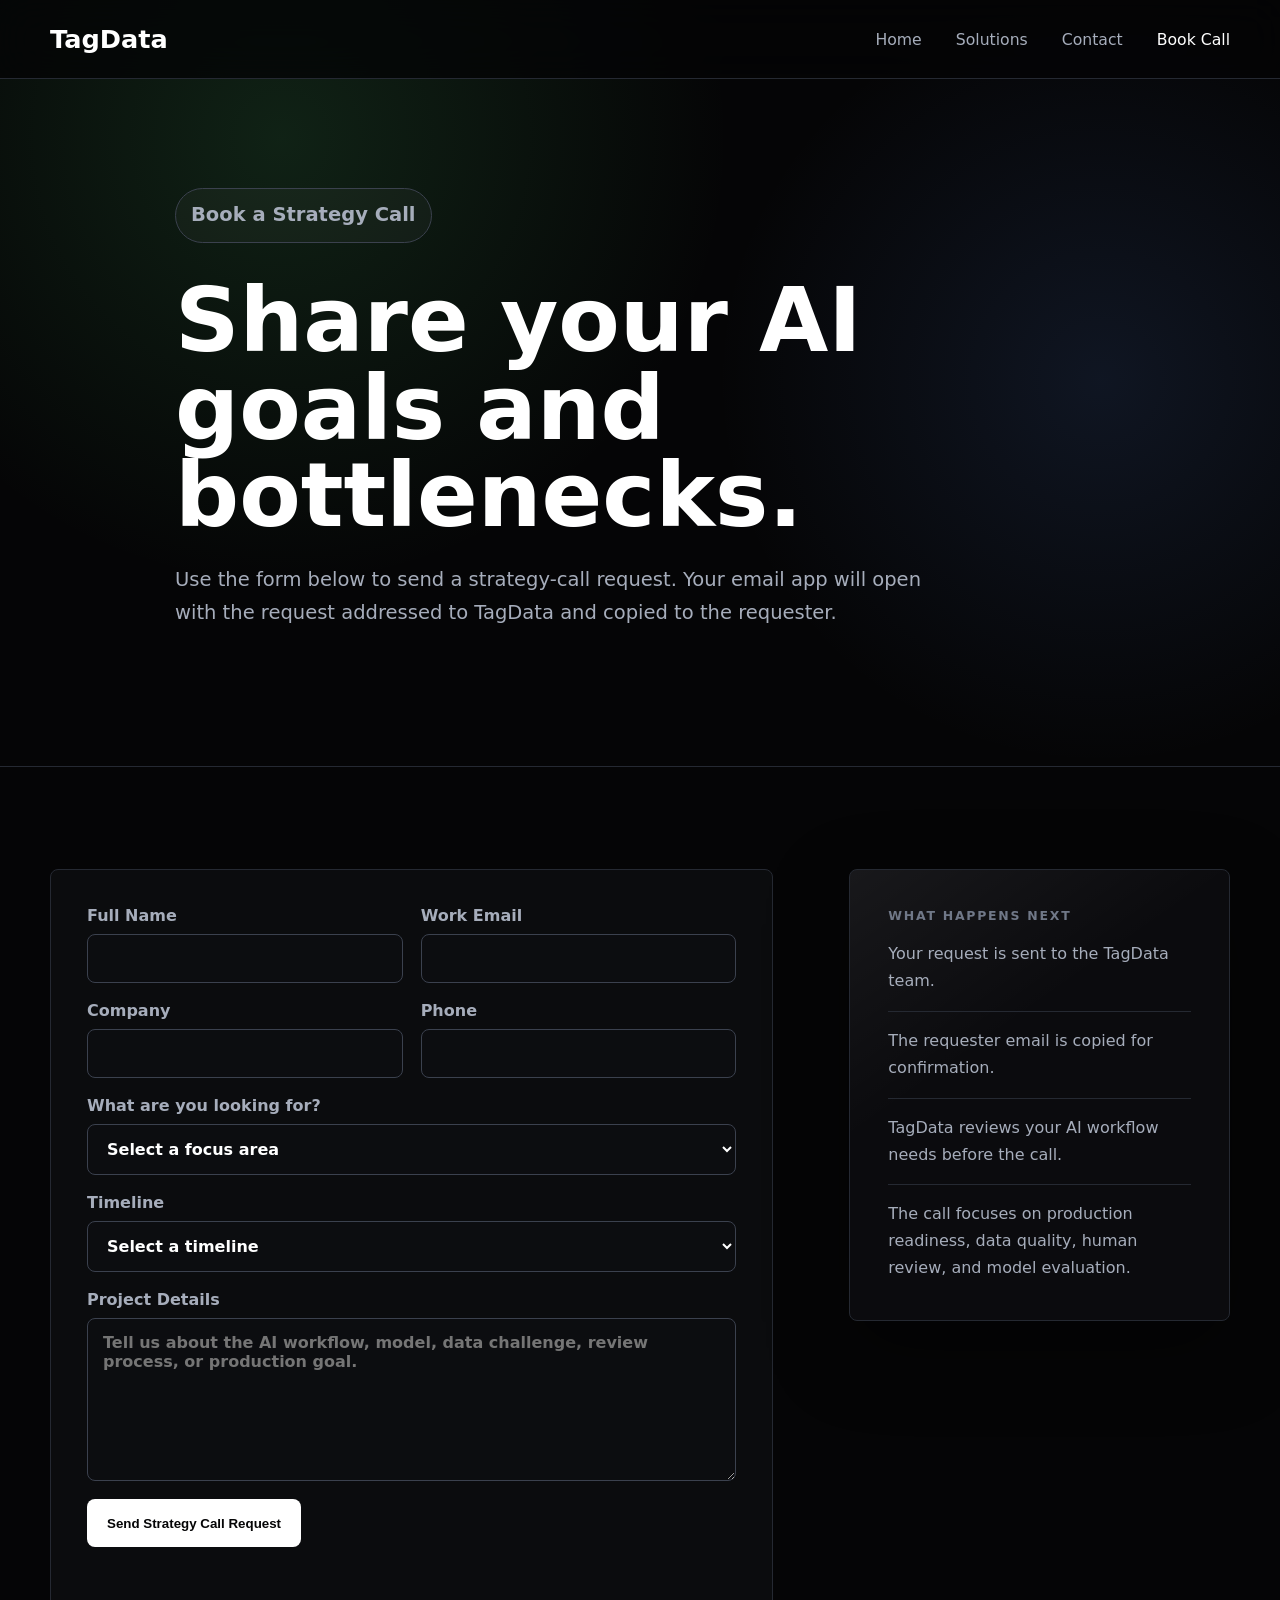
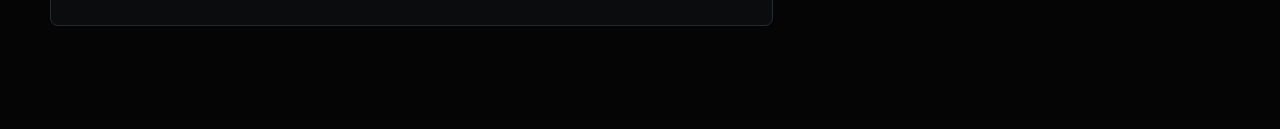
==== book-strategy-call.html @ a4b66fd4 "Import the live TagData marketing site. Copy the four pages, stylesheet, booking script, and portrai" ====
<!doctype html>
<html lang="en">
  <head>
    <meta charset="utf-8" />
    <meta name="viewport" content="width=device-width, initial-scale=1" />
    <title>Book a Strategy Call | TagData</title>
    <meta
      name="description"
      content="Book a TagData strategy call for enterprise AI data operations, human-in-the-loop validation, model evaluation, and AI governance."
    />
    <link rel="stylesheet" href="styles.css" />
    <script src="booking.js" defer></script>
  </head>
  <body>
    <header class="site-header">
      <div class="nav-shell">
        <a class='brand' href='/'>TagData</a>
        <nav class="nav-links" aria-label="Primary navigation">
          <a href='/'>Home</a>
          <a href='/solutions'>Solutions</a>
          <a href='/contact'>Contact</a>
          <a aria-current='page' href='/book-strategy-call'>Book Call</a>
        </nav>
      </div>
    </header>

    <main>
      <section class="page-hero section-border">
        <div class="container">
          <p class="eyebrow pill">Book a Strategy Call</p>
          <h1>Share your AI goals and bottlenecks.</h1>
          <p>
            Use the form below to send a strategy-call request. Your email app will open with the request addressed
            to TagData and copied to the requester.
          </p>
        </div>
      </section>

      <section class="section">
        <div class="container booking-grid">
          <form class="contact-form strategy-form" id="strategyForm">
            <div class="form-row">
              <label>
                Full Name
                <input type="text" name="name" autocomplete="name" required />
              </label>
              <label>
                Work Email
                <input type="email" name="email" autocomplete="email" required />
              </label>
            </div>

            <div class="form-row">
              <label>
                Company
                <input type="text" name="company" autocomplete="organization" required />
              </label>
              <label>
                Phone
                <input type="tel" name="phone" autocomplete="tel" />
              </label>
            </div>

            <label>
              What are you looking for?
              <select name="need" required>
                <option value="">Select a focus area</option>
                <option>AI DataOps and labeling</option>
                <option>Human-in-the-loop AI review</option>
                <option>Multimodal AI workflows</option>
                <option>AI model evaluation</option>
                <option>AI governance and monitoring</option>
                <option>Enterprise AI transformation</option>
              </select>
            </label>

            <label>
              Timeline
              <select name="timeline" required>
                <option value="">Select a timeline</option>
                <option>Immediate</option>
                <option>Next 30 days</option>
                <option>Next quarter</option>
                <option>Exploring options</option>
              </select>
            </label>

            <label>
              Project Details
              <textarea
                name="details"
                rows="7"
                placeholder="Tell us about the AI workflow, model, data challenge, review process, or production goal."
                required
              ></textarea>
            </label>

            <button class="button button-primary" type="submit">Send Strategy Call Request</button>
            <p class="form-status" id="formStatus" role="status" aria-live="polite"></p>
          </form>

          <aside class="contact-panel booking-panel">
            <p class="eyebrow">What Happens Next</p>
            <ul>
              <li>Your request is sent to the TagData team.</li>
              <li>The requester email is copied for confirmation.</li>
              <li>TagData reviews your AI workflow needs before the call.</li>
              <li>The call focuses on production readiness, data quality, human review, and model evaluation.</li>
            </ul>
          </aside>
        </div>
      </section>
    </main>
  </body>
</html>
---- styles.css ----
:root {
  color-scheme: dark;
  --bg: #050506;
  --panel: #0c0d10;
  --panel-2: #111318;
  --line: #252932;
  --line-strong: #3b414e;
  --text: #ffffff;
  --muted: #a6adbb;
  --quiet: #707888;
  --accent: #52d273;
  --accent-soft: rgba(82, 210, 115, 0.15);
  --white-soft: rgba(255, 255, 255, 0.08);
  --max: 1180px;
}

* {
  box-sizing: border-box;
}

html {
  scroll-behavior: smooth;
}

body {
  margin: 0;
  background:
    radial-gradient(circle at 22% 8%, rgba(82, 210, 115, 0.14), transparent 28rem),
    radial-gradient(circle at 86% 22%, rgba(91, 141, 239, 0.12), transparent 24rem),
    var(--bg);
  color: var(--text);
  font-family:
    Inter, ui-sans-serif, system-ui, -apple-system, BlinkMacSystemFont, "Segoe UI",
    sans-serif;
}

a {
  color: inherit;
  text-decoration: none;
}

.site-header {
  position: fixed;
  inset: 0 0 auto;
  z-index: 10;
  border-bottom: 1px solid var(--line);
  background: rgba(5, 5, 6, 0.78);
  backdrop-filter: blur(18px);
}

.nav-shell {
  width: min(100% - 40px, var(--max));
  min-height: 78px;
  margin: 0 auto;
  display: flex;
  align-items: center;
  justify-content: space-between;
  gap: 24px;
}

.brand {
  font-size: clamp(1.35rem, 2vw, 1.7rem);
  font-weight: 800;
  letter-spacing: 0;
}

.nav-links {
  display: flex;
  align-items: center;
  gap: clamp(18px, 3vw, 34px);
  color: var(--muted);
  font-size: 0.98rem;
}

.nav-links a {
  transition: color 160ms ease;
}

.nav-links a:hover,
.nav-links a[aria-current="page"] {
  color: var(--text);
}

.container {
  width: min(100% - 40px, var(--max));
  margin: 0 auto;
}

.section {
  padding: clamp(72px, 8vw, 112px) 0;
}

.section-border {
  border-bottom: 1px solid var(--line);
}

.hero {
  padding: clamp(132px, 14vw, 176px) 0 clamp(76px, 9vw, 112px);
}

.hero-grid {
  display: grid;
  grid-template-columns: minmax(0, 1.02fr) minmax(360px, 0.82fr);
  align-items: center;
  gap: clamp(44px, 8vw, 88px);
}

.eyebrow {
  margin: 0 0 18px;
  color: var(--quiet);
  font-size: 0.78rem;
  font-weight: 700;
  letter-spacing: 0.14em;
  text-transform: uppercase;
}

.pill {
  display: inline-flex;
  width: fit-content;
  align-items: center;
  border: 1px solid var(--line-strong);
  border-radius: 999px;
  padding: 10px 15px;
  background: rgba(255, 255, 255, 0.03);
  color: var(--muted);
  letter-spacing: 0;
  text-transform: none;
  font-size: 0.9rem;
  font-weight: 600;
}

h1,
h2,
h3,
p {
  overflow-wrap: anywhere;
}

h1 {
  max-width: 780px;
  margin: 0 0 24px;
  font-size: clamp(3.15rem, calc(8vw - 0.25rem), 6.55rem);
  line-height: 0.95;
  letter-spacing: 0;
}

.hero-title {
  max-width: none;
  white-space: normal;
  font-size: clamp(2.9rem, 9.6vw, 4.5rem);
  font-weight: 900;
  line-height: 1.05;
}

.hero-title span {
  display: block;
  white-space: nowrap;
}

h1 span,
.muted-title {
  color: #b8c0ce;
}

h2 {
  margin: 0;
  font-size: clamp(2.2rem, 4.8vw, 4.8rem);
  line-height: 1;
  letter-spacing: 0;
}

h3 {
  margin: 0;
  font-size: clamp(1.3rem, 2vw, 1.75rem);
  line-height: 1.18;
}

.lede {
  max-width: 680px;
  margin: 0 0 34px;
  color: var(--muted);
  font-size: clamp(1.05rem, 1.8vw, 1.28rem);
  line-height: 1.68;
}

.button-row {
  display: flex;
  flex-wrap: wrap;
  gap: 14px;
}

.button-row.center {
  justify-content: center;
}

.button {
  display: inline-flex;
  min-height: 48px;
  align-items: center;
  justify-content: center;
  border-radius: 8px;
  padding: 13px 20px;
  font-weight: 800;
  transition:
    transform 160ms ease,
    border-color 160ms ease,
    background 160ms ease;
}

.button:hover {
  transform: translateY(-1px);
}

.button-primary {
  background: #fff;
  color: #050506;
}

.button-secondary {
  border: 1px solid var(--line-strong);
  background: rgba(255, 255, 255, 0.03);
}

.button-secondary:hover {
  border-color: #656d7b;
  background: rgba(255, 255, 255, 0.08);
}

.metrics {
  display: flex;
  flex-wrap: wrap;
  gap: 28px 38px;
  margin-top: 42px;
  color: var(--quiet);
  font-size: 0.9rem;
}

.metrics div {
  display: grid;
  gap: 6px;
  max-width: 190px;
}

.metrics strong {
  color: var(--text);
  font-size: 1.45rem;
}

.pipeline-panel,
.challenge-panel,
.contact-panel,
.founder-card {
  border: 1px solid var(--line);
  border-radius: 8px;
  background:
    linear-gradient(145deg, rgba(255, 255, 255, 0.055), transparent 38%),
    rgba(12, 13, 16, 0.92);
  box-shadow: 0 28px 80px rgba(0, 0, 0, 0.42);
}

.pipeline-panel {
  padding: clamp(24px, 4vw, 34px);
}

.panel-heading {
  display: flex;
  align-items: center;
  justify-content: space-between;
  gap: 18px;
  margin-bottom: 28px;
}

.panel-heading span,
.positioning span {
  display: block;
  color: var(--quiet);
  font-size: 0.9rem;
  margin-bottom: 8px;
}

.panel-heading h2 {
  font-size: 1.45rem;
  line-height: 1.2;
}

.status {
  margin: 0;
  border-radius: 999px;
  background: var(--accent-soft);
  color: var(--accent);
  padding: 7px 12px;
  font-size: 0.86rem;
  font-weight: 800;
}

.workflow-list {
  display: grid;
  gap: 14px;
  margin: 0;
  padding: 0;
  list-style: none;
}

.workflow-list li {
  display: flex;
  min-height: 58px;
  align-items: center;
  justify-content: space-between;
  gap: 18px;
  border: 1px solid var(--line);
  border-radius: 8px;
  background: var(--panel-2);
  padding: 16px 18px;
}

.workflow-list i {
  flex: 0 0 auto;
  width: 12px;
  height: 12px;
  border-radius: 999px;
  background: var(--accent);
  box-shadow: 0 0 26px rgba(82, 210, 115, 0.8);
}

.positioning {
  margin-top: 26px;
  border: 1px solid var(--line-strong);
  border-radius: 8px;
  background: linear-gradient(135deg, #111318, #1b202a);
  padding: 20px;
}

.positioning strong {
  font-size: 1.15rem;
  line-height: 1.35;
}

.section-intro {
  max-width: 760px;
  margin-bottom: clamp(42px, 6vw, 66px);
}

.section-intro p:not(.eyebrow),
.split-heading p,
.feature-stack p,
.service-card p,
.solution-grid p,
.industry-detail-grid p,
.final-cta p,
.page-hero p,
.contact-panel li,
.founder-card p:not(.eyebrow) {
  color: var(--muted);
  line-height: 1.68;
}

.section-intro h2 {
  margin-bottom: 22px;
}

.card-grid,
.solution-grid,
.industry-detail-grid {
  display: grid;
  grid-template-columns: repeat(3, minmax(0, 1fr));
  gap: 22px;
}

.service-card,
.solution-grid article,
.industry-detail-grid article {
  min-height: 250px;
  border: 1px solid var(--line);
  border-radius: 8px;
  background: rgba(12, 13, 16, 0.86);
  padding: clamp(24px, 3vw, 34px);
  transition:
    border-color 160ms ease,
    transform 160ms ease;
}

.service-card:hover,
.solution-grid article:hover,
.industry-detail-grid article:hover {
  border-color: #586172;
  transform: translateY(-2px);
}

.service-card span,
.solution-grid span {
  display: block;
  margin-bottom: 18px;
  color: var(--quiet);
  font-size: 0.92rem;
  font-weight: 800;
}

.service-card h3,
.solution-grid h2 {
  margin-bottom: 16px;
  font-size: clamp(1.35rem, 2vw, 1.65rem);
  line-height: 1.2;
}

.muted-band {
  background: rgba(17, 19, 24, 0.58);
  border-top: 1px solid var(--line);
}

.split-heading {
  display: grid;
  grid-template-columns: minmax(0, 1fr) minmax(280px, 0.55fr);
  align-items: end;
  gap: clamp(34px, 7vw, 90px);
  margin-bottom: 48px;
}

.split-heading h2 {
  max-width: 760px;
  font-size: clamp(2rem, 3.8vw, 3.1rem);
  line-height: 1.08;
}

.industry-grid {
  display: grid;
  grid-template-columns: repeat(6, minmax(0, 1fr));
  gap: 12px;
}

.industry-grid a {
  display: grid;
  min-height: 118px;
  place-items: center;
  border: 1px solid var(--line);
  border-radius: 8px;
  background: #050506;
  padding: 18px;
  text-align: center;
  font-weight: 700;
  line-height: 1.25;
  transition:
    background 160ms ease,
    border-color 160ms ease;
}

.industry-grid a:hover {
  border-color: #586172;
  background: var(--panel-2);
}

.why-grid {
  display: grid;
  grid-template-columns: minmax(0, 0.95fr) minmax(340px, 0.75fr);
  align-items: center;
  gap: clamp(46px, 8vw, 94px);
}

.why-grid h2 {
  margin-bottom: 44px;
}

.feature-stack {
  display: grid;
  gap: 32px;
}

.feature-stack h3 {
  margin-bottom: 10px;
}

.challenge-panel {
  padding: clamp(24px, 4vw, 42px);
}

.challenge-panel h3 {
  margin-bottom: 24px;
  color: var(--muted);
  font-size: 1rem;
  font-weight: 700;
}

.challenge-panel ul,
.contact-panel ul {
  margin: 0;
  padding: 0;
  list-style: none;
}

.challenge-panel li {
  display: flex;
  min-height: 46px;
  align-items: center;
  justify-content: space-between;
  gap: 18px;
  border-bottom: 1px solid var(--line);
  color: #f5f7fa;
}

.challenge-panel li:last-child {
  border-bottom: 0;
}

.challenge-panel b {
  color: var(--quiet);
  font-weight: 500;
}

.final-cta {
  padding: clamp(72px, 8vw, 112px) 0;
  border-top: 1px solid var(--line);
  text-align: center;
}

.narrow {
  max-width: 920px;
}

.final-cta h2,
.page-hero h1 {
  margin-bottom: 24px;
}

.final-cta p,
.page-hero p {
  max-width: 760px;
  margin: 0 auto 34px;
  font-size: clamp(1.05rem, 1.6vw, 1.22rem);
}

.page-hero {
  padding: clamp(138px, 15vw, 188px) 0 clamp(70px, 8vw, 102px);
}

.page-hero .container {
  max-width: 930px;
}

.page-hero h1 {
  font-size: clamp(3.2rem, 7vw, 6rem);
  line-height: 0.98;
}

.page-hero p {
  margin-left: 0;
}

.contact-grid {
  display: grid;
  grid-template-columns: minmax(0, 0.9fr) minmax(320px, 0.55fr);
  align-items: start;
  gap: clamp(32px, 7vw, 76px);
}

.booking-grid {
  display: grid;
  grid-template-columns: minmax(0, 0.95fr) minmax(320px, 0.5fr);
  align-items: start;
  gap: clamp(32px, 7vw, 76px);
}

.contact-form {
  display: grid;
  gap: 18px;
}

.form-row {
  display: grid;
  grid-template-columns: repeat(2, minmax(0, 1fr));
  gap: 18px;
}

.contact-form label {
  display: grid;
  gap: 9px;
  color: var(--muted);
  font-weight: 700;
}

.contact-form input,
.contact-form textarea,
.contact-form select {
  width: 100%;
  border: 1px solid var(--line-strong);
  border-radius: 8px;
  background: var(--panel);
  color: var(--text);
  font: inherit;
  padding: 14px 15px;
}

.contact-form input:focus,
.contact-form textarea:focus,
.contact-form select:focus {
  outline: 2px solid rgba(82, 210, 115, 0.4);
  outline-offset: 2px;
}

.contact-form button {
  width: fit-content;
  border: 0;
  cursor: pointer;
}

.contact-panel {
  padding: clamp(24px, 4vw, 38px);
}

.contact-panel li {
  border-bottom: 1px solid var(--line);
  padding: 16px 0;
}

.contact-panel li:first-child {
  padding-top: 0;
}

.contact-panel li:last-child {
  border-bottom: 0;
  padding-bottom: 0;
}

.founder-grid {
  display: grid;
  grid-template-columns: repeat(2, minmax(0, 1fr));
  gap: 24px;
}

.founder-card {
  display: grid;
  grid-template-columns: minmax(170px, 0.42fr) minmax(0, 1fr);
  align-items: center;
  gap: clamp(22px, 4vw, 36px);
  padding: clamp(22px, 4vw, 34px);
}

.founder-card img {
  width: 100%;
  max-width: 260px;
  aspect-ratio: 1 / 1.16;
  border: 1px solid var(--line-strong);
  border-radius: 8px;
  object-fit: cover;
  background: var(--panel-2);
}

.founder-card h2 {
  margin-bottom: 12px;
  font-size: clamp(2rem, 3vw, 3.1rem);
}

.text-link {
  display: inline-flex;
  margin-top: 16px;
  color: var(--accent);
  font-weight: 800;
}

.contact-strip {
  display: flex;
  align-items: center;
  justify-content: space-between;
  gap: 28px;
}

.contact-strip h2 {
  max-width: 680px;
  font-size: clamp(2rem, 4vw, 3.6rem);
}

.strategy-form {
  border: 1px solid var(--line);
  border-radius: 8px;
  background: rgba(12, 13, 16, 0.86);
  padding: clamp(22px, 4vw, 36px);
}

.form-status {
  min-height: 24px;
  margin: 0;
  color: var(--accent);
  font-weight: 700;
}

.booking-panel {
  position: sticky;
  top: 104px;
}

@media (max-width: 980px) {
  .hero-grid,
  .why-grid,
  .split-heading,
  .contact-grid,
  .booking-grid,
  .contact-strip {
    grid-template-columns: 1fr;
  }

  .contact-strip {
    display: grid;
    align-items: start;
  }

  .card-grid,
  .solution-grid,
  .industry-detail-grid,
  .founder-grid {
    grid-template-columns: repeat(2, minmax(0, 1fr));
  }

  .industry-grid {
    grid-template-columns: repeat(3, minmax(0, 1fr));
  }
}

@media (max-width: 640px) {
  .nav-shell {
    width: min(100% - 28px, var(--max));
    min-height: 86px;
    align-items: flex-start;
    flex-direction: column;
    justify-content: center;
    gap: 10px;
    padding: 12px 0;
  }

  .nav-links {
    width: 100%;
    justify-content: space-between;
    gap: 10px;
    font-size: 0.82rem;
  }

  .container {
    width: min(100% - 28px, var(--max));
  }

  .hero {
    padding-top: 136px;
  }

  h1 {
    font-size: clamp(2.75rem, calc(15vw - 0.25rem), 4.35rem);
  }

  .hero-title {
    font-size: clamp(2.56rem, 18.4vw, 3rem);
  }

  .button,
  .contact-form button {
    width: 100%;
  }

  .button-row {
    width: 100%;
  }

  .metrics {
    display: grid;
    grid-template-columns: 1fr;
  }

  .card-grid,
  .solution-grid,
  .industry-detail-grid,
  .industry-grid,
  .founder-grid,
  .form-row {
    grid-template-columns: 1fr;
  }

  .founder-card {
    grid-template-columns: 1fr;
  }

  .founder-card img {
    max-width: none;
  }

  .industry-grid a {
    min-height: 82px;
  }
}
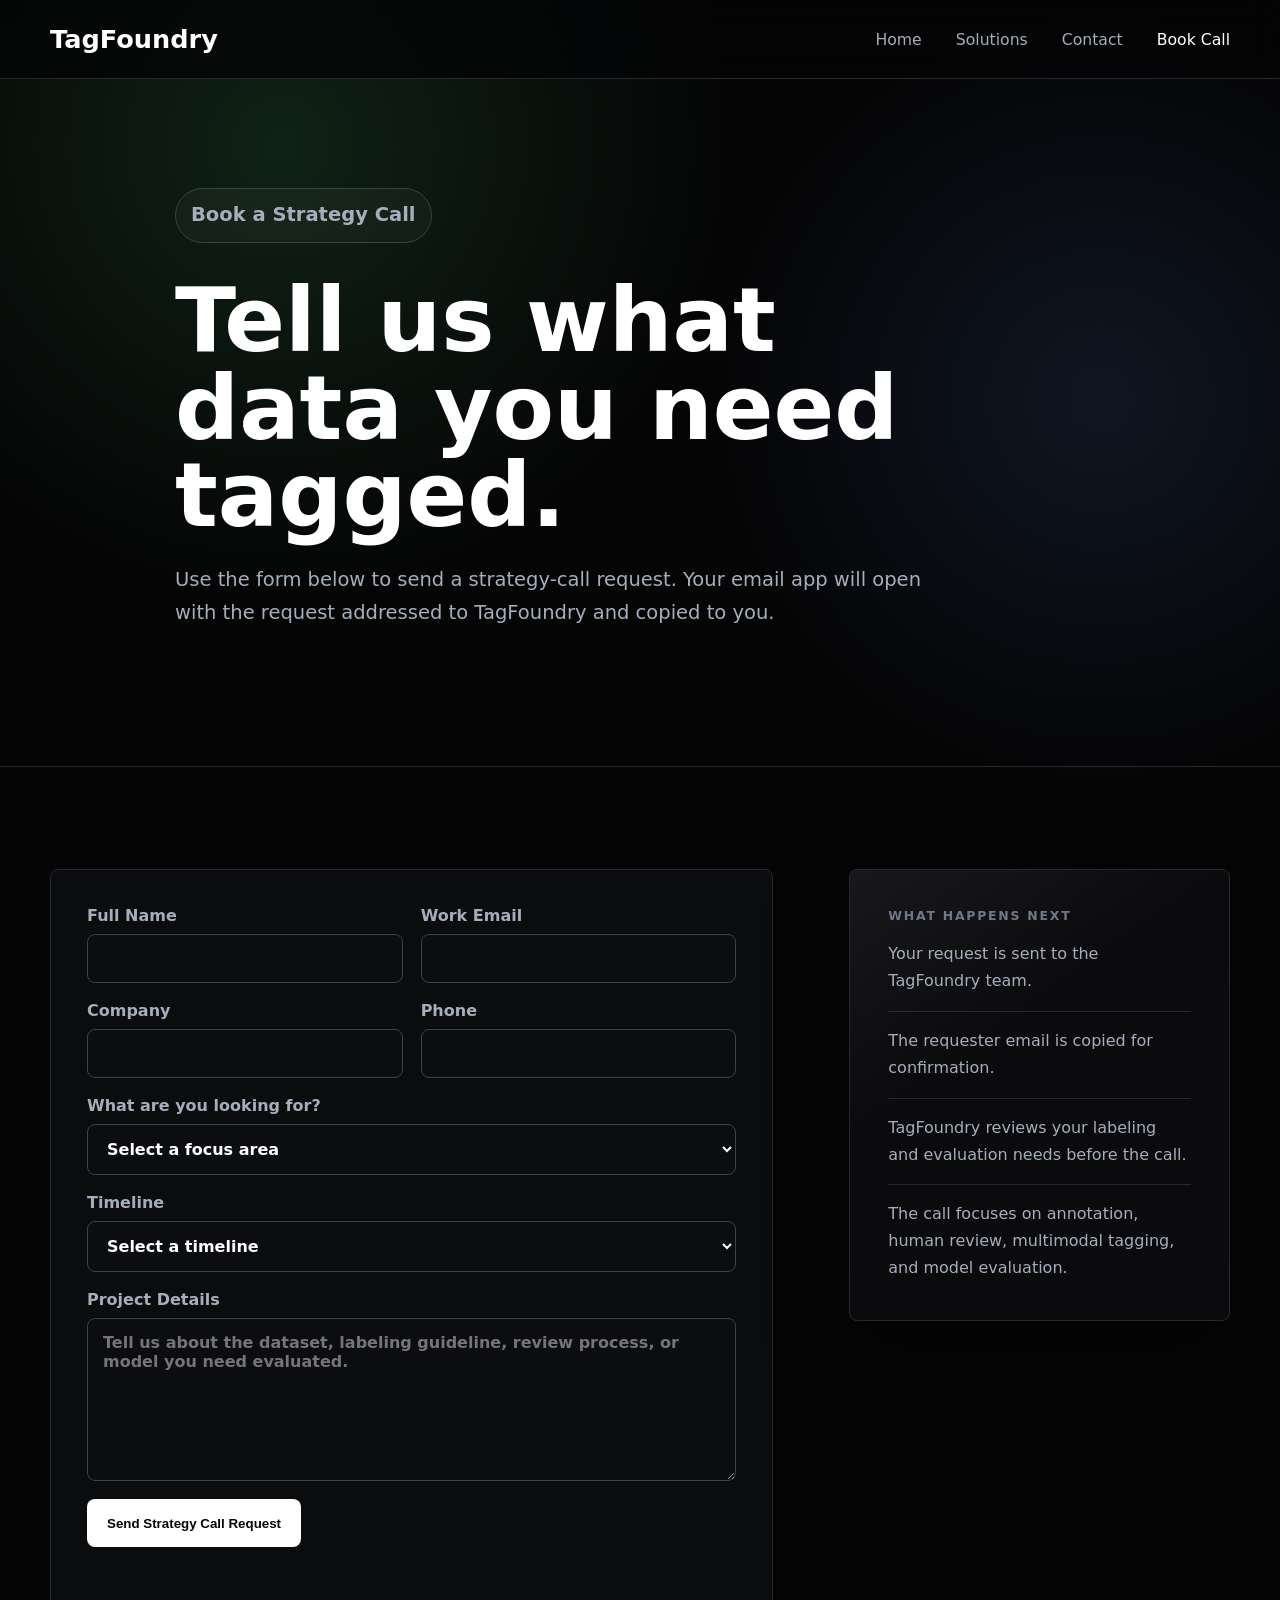
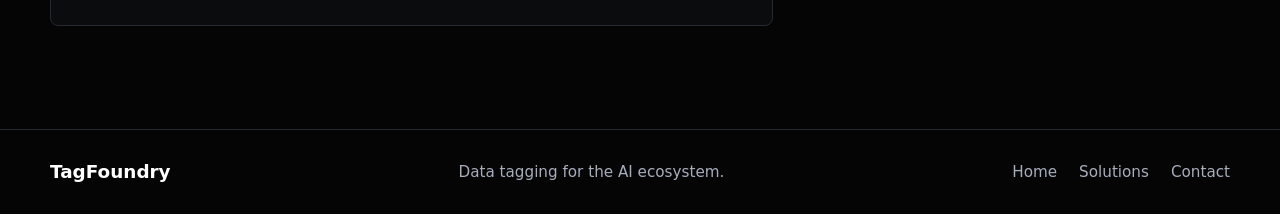
==== commit 5f0bc3c9: "Rebrand the marketing site to TagFoundry. Position the company as a data tagging operation for the A" ====
--- a/book-strategy-call.html
+++ b/book-strategy-call.html
@@ -3,18 +3,19 @@
   <head>
     <meta charset="utf-8" />
     <meta name="viewport" content="width=device-width, initial-scale=1" />
-    <title>Book a Strategy Call | TagData</title>
+    <title>Book a Strategy Call | TagFoundry</title>
     <meta
       name="description"
-      content="Book a TagData strategy call for enterprise AI data operations, human-in-the-loop validation, model evaluation, and AI governance."
+      content="Book a TagFoundry call about data annotation, human-in-the-loop validation, multimodal tagging, and model evaluation."
     />
+    <link rel="icon" href="/favicon.svg" type="image/svg+xml" />
     <link rel="stylesheet" href="styles.css" />
     <script src="booking.js" defer></script>
   </head>
   <body>
     <header class="site-header">
       <div class="nav-shell">
-        <a class='brand' href='/'>TagData</a>
+        <a class='brand' href='/'>TagFoundry</a>
         <nav class="nav-links" aria-label="Primary navigation">
           <a href='/'>Home</a>
           <a href='/solutions'>Solutions</a>
@@ -28,10 +29,10 @@
       <section class="page-hero section-border">
         <div class="container">
           <p class="eyebrow pill">Book a Strategy Call</p>
-          <h1>Share your AI goals and bottlenecks.</h1>
+          <h1>Tell us what data you need tagged.</h1>
           <p>
             Use the form below to send a strategy-call request. Your email app will open with the request addressed
-            to TagData and copied to the requester.
+            to TagFoundry and copied to you.
           </p>
         </div>
       </section>
@@ -65,12 +66,12 @@
               What are you looking for?
               <select name="need" required>
                 <option value="">Select a focus area</option>
-                <option>AI DataOps and labeling</option>
-                <option>Human-in-the-loop AI review</option>
-                <option>Multimodal AI workflows</option>
-                <option>AI model evaluation</option>
-                <option>AI governance and monitoring</option>
-                <option>Enterprise AI transformation</option>
+                <option>Data annotation and labeling</option>
+                <option>Human-in-the-loop validation</option>
+                <option>Multimodal tagging</option>
+                <option>Model evaluation</option>
+                <option>Label quality and governance</option>
+                <option>Enterprise labeling programs</option>
               </select>
             </label>
 
@@ -90,7 +91,7 @@
               <textarea
                 name="details"
                 rows="7"
-                placeholder="Tell us about the AI workflow, model, data challenge, review process, or production goal."
+                placeholder="Tell us about the dataset, labeling guideline, review process, or model you need evaluated."
                 required
               ></textarea>
             </label>
@@ -102,14 +103,26 @@
           <aside class="contact-panel booking-panel">
             <p class="eyebrow">What Happens Next</p>
             <ul>
-              <li>Your request is sent to the TagData team.</li>
+              <li>Your request is sent to the TagFoundry team.</li>
               <li>The requester email is copied for confirmation.</li>
-              <li>TagData reviews your AI workflow needs before the call.</li>
-              <li>The call focuses on production readiness, data quality, human review, and model evaluation.</li>
+              <li>TagFoundry reviews your labeling and evaluation needs before the call.</li>
+              <li>The call focuses on annotation, human review, multimodal tagging, and model evaluation.</li>
             </ul>
           </aside>
         </div>
       </section>
     </main>
+
+    <footer class="site-footer">
+      <div class="container footer-shell">
+        <a class="footer-brand" href="/">TagFoundry</a>
+        <p>Data tagging for the AI ecosystem.</p>
+        <nav class="footer-links" aria-label="Footer">
+          <a href="/">Home</a>
+          <a href="/solutions">Solutions</a>
+          <a href="/contact">Contact</a>
+        </nav>
+      </div>
+    </footer>
   </body>
 </html>
--- a/styles.css
+++ b/styles.css
@@ -782,3 +782,46 @@
     min-height: 82px;
   }
 }
+
+.site-footer {
+  border-top: 1px solid var(--line);
+}
+
+.footer-shell {
+  min-height: 84px;
+  display: flex;
+  align-items: center;
+  justify-content: space-between;
+  gap: 24px;
+  padding: 22px 0;
+}
+
+.footer-brand {
+  font-size: 1.15rem;
+  font-weight: 800;
+}
+
+.footer-shell p {
+  margin: 0;
+  color: var(--muted);
+  font-size: 0.95rem;
+}
+
+.footer-links {
+  display: flex;
+  gap: 22px;
+  color: var(--muted);
+  font-size: 0.95rem;
+}
+
+.footer-links a:hover {
+  color: var(--text);
+}
+
+@media (max-width: 800px) {
+  .footer-shell {
+    align-items: flex-start;
+    flex-direction: column;
+    gap: 14px;
+  }
+}
